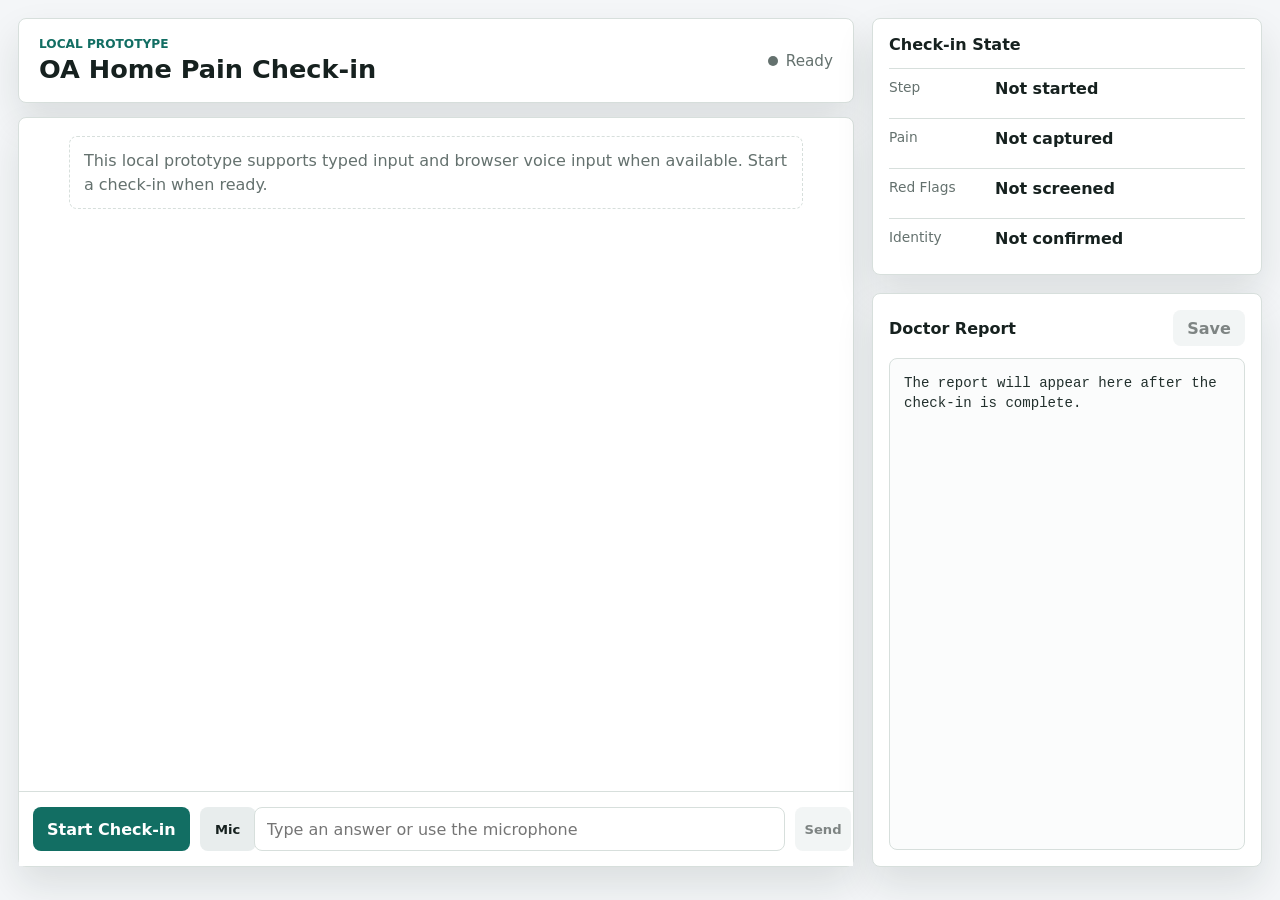
==== static/index.html @ c5b1f070 "init repo: app version 0.1" ====
<!doctype html>
<html lang="en">
  <head>
    <meta charset="utf-8" />
    <meta name="viewport" content="width=device-width, initial-scale=1" />
    <title>OA Home Pain Check-in Assistant</title>
    <link rel="stylesheet" href="/static/styles.css" />
  </head>
  <body>
    <main class="app-shell">
      <section class="workspace" aria-label="OA Home Pain Check-in Assistant">
        <header class="topbar">
          <div>
            <p class="eyebrow">Local Prototype</p>
            <h1>OA Home Pain Check-in</h1>
          </div>
          <div class="session-status">
            <span id="statusDot" class="status-dot idle"></span>
            <span id="statusText">Ready</span>
          </div>
        </header>

        <section class="conversation-panel" aria-label="Conversation">
          <div id="transcript" class="transcript" aria-live="polite"></div>

          <form id="messageForm" class="composer">
            <button id="startButton" class="primary-button" type="button">
              Start Check-in
            </button>
            <button id="voiceButton" class="icon-button" type="button" aria-label="Start voice input" title="Start voice input">
              <span aria-hidden="true">Mic</span>
            </button>
            <input
              id="messageInput"
              type="text"
              autocomplete="off"
              placeholder="Type an answer or use the microphone"
              aria-label="Message"
              disabled
            />
            <button id="sendButton" class="icon-button" type="submit" aria-label="Send answer" title="Send answer" disabled>
              <span aria-hidden="true">Send</span>
            </button>
          </form>
        </section>
      </section>

      <aside class="side-panel" aria-label="Check-in report and safety status">
        <section class="summary-block">
          <h2>Check-in State</h2>
          <dl class="state-grid">
            <div>
              <dt>Step</dt>
              <dd id="stepValue">Not started</dd>
            </div>
            <div>
              <dt>Pain</dt>
              <dd id="painValue">Not captured</dd>
            </div>
            <div>
              <dt>Red Flags</dt>
              <dd id="redFlagValue">Not screened</dd>
            </div>
            <div>
              <dt>Identity</dt>
              <dd id="identityValue">Not confirmed</dd>
            </div>
          </dl>
        </section>

        <section class="report-block">
          <div class="report-header">
            <h2>Doctor Report</h2>
            <button id="saveReportButton" class="secondary-button" type="button" disabled>Save</button>
          </div>
          <pre id="reportOutput" class="report-output">The report will appear here after the check-in is complete.</pre>
        </section>
      </aside>
    </main>

    <script src="/static/app.js"></script>
  </body>
</html>
---- static/styles.css ----
:root {
  color-scheme: light;
  --bg: #f4f6f8;
  --panel: #ffffff;
  --panel-alt: #eef3f1;
  --ink: #16211f;
  --muted: #64716e;
  --line: #d7dfdc;
  --accent: #126e63;
  --accent-dark: #0d5048;
  --danger: #b42318;
  --warning: #b54708;
  --soft-danger: #fde8e5;
  --shadow: 0 18px 38px rgba(22, 33, 31, 0.11);
  font-family:
    Inter, ui-sans-serif, system-ui, -apple-system, BlinkMacSystemFont, "Segoe UI",
    sans-serif;
}

* {
  box-sizing: border-box;
}

body {
  min-height: 100vh;
  min-width: 320px;
  margin: 0;
  background: var(--bg);
  color: var(--ink);
}

button,
input {
  font: inherit;
}

.app-shell {
  display: grid;
  grid-template-columns: minmax(0, 1fr) 390px;
  gap: 18px;
  padding: 18px;
}

.workspace,
.side-panel {
  min-width: 0;
}

.workspace {
  display: flex;
  flex-direction: column;
  gap: 14px;
  min-height: 0;
}

.topbar,
.conversation-panel,
.summary-block,
.report-block {
  background: var(--panel);
  border: 1px solid var(--line);
  border-radius: 8px;
  box-shadow: var(--shadow);
}

.topbar {
  display: flex;
  align-items: center;
  justify-content: space-between;
  gap: 16px;
  padding: 18px 20px;
}

.eyebrow {
  margin: 0 0 4px;
  color: var(--accent);
  font-size: 0.76rem;
  font-weight: 700;
  letter-spacing: 0;
  text-transform: uppercase;
}

h1,
h2 {
  margin: 0;
  letter-spacing: 0;
}

h1 {
  font-size: clamp(1.35rem, 2vw, 1.9rem);
  line-height: 1.15;
}

h2 {
  font-size: 1rem;
}

.session-status {
  display: inline-flex;
  align-items: center;
  gap: 8px;
  min-width: 120px;
  justify-content: flex-end;
  color: var(--muted);
  font-size: 0.95rem;
}

.status-dot {
  width: 10px;
  height: 10px;
  border-radius: 50%;
  background: var(--muted);
}

.status-dot.active {
  background: var(--accent);
}

.status-dot.warning {
  background: var(--warning);
}

.status-dot.danger {
  background: var(--danger);
}

.conversation-panel {
  display: grid;
  grid-template-rows: auto auto;
  flex: 1;
  min-height: calc(100vh - 150px);
}

.transcript {
  display: flex;
  flex-direction: column;
  gap: 12px;
  min-height: calc(100vh - 230px);
  overflow: visible;
  padding: 18px;
  scroll-behavior: smooth;
}

.message {
  max-width: 78%;
  padding: 12px 14px;
  border-radius: 8px;
  line-height: 1.45;
  white-space: pre-wrap;
  overflow-wrap: anywhere;
}

.message.assistant {
  align-self: flex-start;
  background: var(--panel-alt);
  border: 1px solid #d6e3df;
}

.message.user {
  align-self: flex-end;
  background: #e7eefb;
  border: 1px solid #cad7ee;
}

.message.system {
  align-self: center;
  max-width: 92%;
  color: var(--muted);
  background: transparent;
  border: 1px dashed var(--line);
}

.composer {
  position: sticky;
  bottom: 0;
  display: grid;
  grid-template-columns: auto 44px minmax(0, 1fr) 44px;
  gap: 10px;
  align-items: center;
  padding: 14px;
  border-top: 1px solid var(--line);
  background: var(--panel);
  z-index: 10;
}

.primary-button,
.secondary-button,
.icon-button {
  border: 0;
  border-radius: 8px;
  cursor: pointer;
  transition:
    background 120ms ease,
    transform 120ms ease,
    opacity 120ms ease;
}

.primary-button {
  display: inline-flex;
  align-items: center;
  gap: 8px;
  height: 44px;
  padding: 0 14px;
  background: var(--accent);
  color: #ffffff;
  font-weight: 700;
  white-space: nowrap;
}

.primary-button:hover:not(:disabled),
.icon-button:hover:not(:disabled),
.secondary-button:hover:not(:disabled) {
  transform: translateY(-1px);
}

.primary-button:hover:not(:disabled) {
  background: var(--accent-dark);
}

.secondary-button {
  min-width: 72px;
  height: 36px;
  padding: 0 12px;
  background: #e8eded;
  color: var(--ink);
  font-weight: 700;
}

.icon-button {
  min-width: 56px;
  height: 44px;
  display: grid;
  place-items: center;
  background: #e8eded;
  color: var(--ink);
  font-size: 0.82rem;
  font-weight: 700;
}

.icon-button.listening {
  background: var(--soft-danger);
  color: var(--danger);
}

button:disabled {
  cursor: not-allowed;
  opacity: 0.55;
}

#messageInput {
  width: 100%;
  height: 44px;
  min-width: 0;
  border: 1px solid var(--line);
  border-radius: 8px;
  padding: 0 12px;
  background: #ffffff;
  color: var(--ink);
}

#messageInput:focus {
  outline: 2px solid rgba(18, 110, 99, 0.22);
  border-color: var(--accent);
}

.side-panel {
  display: grid;
  grid-template-rows: auto minmax(0, 1fr);
  gap: 18px;
  min-height: 0;
}

.summary-block,
.report-block {
  padding: 16px;
}

.state-grid {
  display: grid;
  gap: 10px;
  margin: 14px 0 0;
}

.state-grid div {
  display: grid;
  grid-template-columns: 96px minmax(0, 1fr);
  gap: 10px;
  align-items: start;
  padding: 10px 0;
  border-top: 1px solid var(--line);
}

.state-grid dt {
  color: var(--muted);
  font-size: 0.86rem;
}

.state-grid dd {
  margin: 0;
  font-weight: 700;
  overflow-wrap: anywhere;
}

.report-block {
  display: grid;
  grid-template-rows: auto minmax(0, 1fr);
  min-height: 0;
}

.report-header {
  display: flex;
  align-items: center;
  justify-content: space-between;
  gap: 12px;
  margin-bottom: 12px;
}

.report-output {
  min-height: 360px;
  max-height: calc(100vh - 238px);
  margin: 0;
  padding: 14px;
  overflow: auto;
  border: 1px solid var(--line);
  border-radius: 8px;
  background: #fbfcfc;
  color: #22302d;
  line-height: 1.45;
  white-space: pre-wrap;
  overflow-wrap: anywhere;
  font-family:
    "SFMono-Regular", Consolas, "Liberation Mono", Menlo, ui-monospace, monospace;
  font-size: 0.88rem;
}

@media (max-width: 980px) {
  .app-shell {
    grid-template-columns: 1fr;
  }

  .conversation-panel {
    min-height: calc(100vh - 144px);
  }

  .side-panel {
    grid-template-rows: auto auto;
  }

  .report-output {
    max-height: none;
  }
}

@media (max-width: 640px) {
  .app-shell {
    padding: 10px;
  }

  .topbar {
    align-items: flex-start;
    flex-direction: column;
  }

  .conversation-panel {
    min-height: calc(100vh - 174px);
  }

  .session-status {
    justify-content: flex-start;
  }

  .composer {
    grid-template-columns: 56px minmax(0, 1fr) 56px;
  }

  .primary-button {
    grid-column: 1 / -1;
    justify-content: center;
    width: 100%;
  }

  .message {
    max-width: 94%;
  }
}
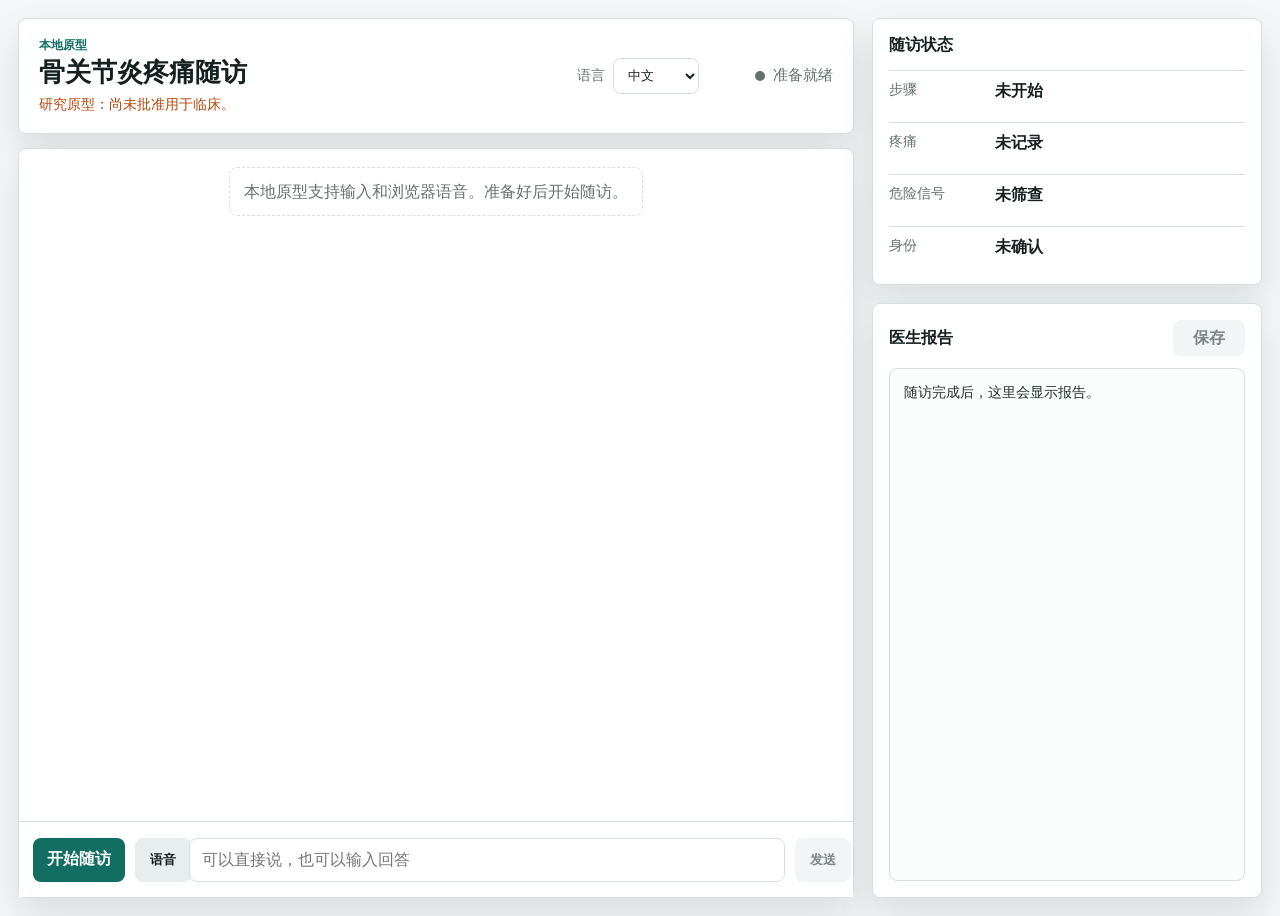
==== commit c5a07fca: "v0.2.1 implement zh-CN ver" ====
--- a/static/index.html
+++ b/static/index.html
@@ -1,5 +1,5 @@
 <!doctype html>
-<html lang="en">
+<html lang="zh-CN">
   <head>
     <meta charset="utf-8" />
     <meta name="viewport" content="width=device-width, initial-scale=1" />
@@ -11,12 +11,22 @@
       <section class="workspace" aria-label="OA Home Pain Check-in Assistant">
         <header class="topbar">
           <div>
-            <p class="eyebrow">Local Prototype</p>
-            <h1>OA Home Pain Check-in</h1>
+            <p id="eyebrowText" class="eyebrow">本地原型</p>
+            <h1 id="appTitle">骨关节炎疼痛随访</h1>
+            <p id="disclaimerText" class="disclaimer">研究原型：尚未批准用于临床。</p>
           </div>
-          <div class="session-status">
-            <span id="statusDot" class="status-dot idle"></span>
-            <span id="statusText">Ready</span>
+          <div class="topbar-controls">
+            <label class="language-control" for="languageSelect">
+              <span id="languageLabel">语言</span>
+              <select id="languageSelect">
+                <option value="zh-CN" selected>中文</option>
+                <option value="en">English</option>
+              </select>
+            </label>
+            <div class="session-status">
+              <span id="statusDot" class="status-dot idle"></span>
+              <span id="statusText">准备就绪</span>
+            </div>
           </div>
         </header>
 
@@ -25,21 +35,21 @@
 
           <form id="messageForm" class="composer">
             <button id="startButton" class="primary-button" type="button">
-              Start Check-in
+              开始随访
             </button>
-            <button id="voiceButton" class="icon-button" type="button" aria-label="Start voice input" title="Start voice input">
-              <span aria-hidden="true">Mic</span>
+            <button id="voiceButton" class="icon-button" type="button" aria-label="开始语音输入" title="开始语音输入">
+              <span aria-hidden="true">语音</span>
             </button>
             <input
               id="messageInput"
               type="text"
               autocomplete="off"
-              placeholder="Type an answer or use the microphone"
-              aria-label="Message"
+              placeholder="可以直接说，也可以输入回答"
+              aria-label="回答"
               disabled
             />
-            <button id="sendButton" class="icon-button" type="submit" aria-label="Send answer" title="Send answer" disabled>
-              <span aria-hidden="true">Send</span>
+            <button id="sendButton" class="icon-button" type="submit" aria-label="发送回答" title="发送回答" disabled>
+              <span aria-hidden="true">发送</span>
             </button>
           </form>
         </section>
@@ -47,33 +57,33 @@
 
       <aside class="side-panel" aria-label="Check-in report and safety status">
         <section class="summary-block">
-          <h2>Check-in State</h2>
+          <h2 id="stateTitle">随访状态</h2>
           <dl class="state-grid">
             <div>
-              <dt>Step</dt>
-              <dd id="stepValue">Not started</dd>
+              <dt id="stepLabel">步骤</dt>
+              <dd id="stepValue">未开始</dd>
             </div>
             <div>
-              <dt>Pain</dt>
-              <dd id="painValue">Not captured</dd>
+              <dt id="painLabel">疼痛</dt>
+              <dd id="painValue">未记录</dd>
             </div>
             <div>
-              <dt>Red Flags</dt>
-              <dd id="redFlagValue">Not screened</dd>
+              <dt id="redFlagLabel">危险信号</dt>
+              <dd id="redFlagValue">未筛查</dd>
             </div>
             <div>
-              <dt>Identity</dt>
-              <dd id="identityValue">Not confirmed</dd>
+              <dt id="identityLabel">身份</dt>
+              <dd id="identityValue">未确认</dd>
             </div>
           </dl>
         </section>
 
         <section class="report-block">
           <div class="report-header">
-            <h2>Doctor Report</h2>
-            <button id="saveReportButton" class="secondary-button" type="button" disabled>Save</button>
+            <h2 id="reportTitle">医生报告</h2>
+            <button id="saveReportButton" class="secondary-button" type="button" disabled>保存</button>
           </div>
-          <pre id="reportOutput" class="report-output">The report will appear here after the check-in is complete.</pre>
+          <pre id="reportOutput" class="report-output">随访完成后，这里会显示报告。</pre>
         </section>
       </aside>
     </main>
--- a/static/styles.css
+++ b/static/styles.css
@@ -80,6 +80,14 @@
   text-transform: uppercase;
 }
 
+.disclaimer {
+  max-width: 620px;
+  margin: 8px 0 0;
+  color: var(--warning);
+  font-size: 0.9rem;
+  line-height: 1.35;
+}
+
 h1,
 h2 {
   margin: 0;
@@ -103,6 +111,31 @@
   justify-content: flex-end;
   color: var(--muted);
   font-size: 0.95rem;
+}
+
+.topbar-controls {
+  display: flex;
+  align-items: center;
+  gap: 14px;
+  flex-wrap: wrap;
+  justify-content: flex-end;
+}
+
+.language-control {
+  display: inline-flex;
+  align-items: center;
+  gap: 8px;
+  color: var(--muted);
+  font-size: 0.9rem;
+}
+
+.language-control select {
+  height: 36px;
+  border: 1px solid var(--line);
+  border-radius: 8px;
+  background: #ffffff;
+  color: var(--ink);
+  padding: 0 10px;
 }
 
 .status-dot {
@@ -369,6 +402,10 @@
     justify-content: flex-start;
   }
 
+  .topbar-controls {
+    justify-content: flex-start;
+  }
+
   .composer {
     grid-template-columns: 56px minmax(0, 1fr) 56px;
   }
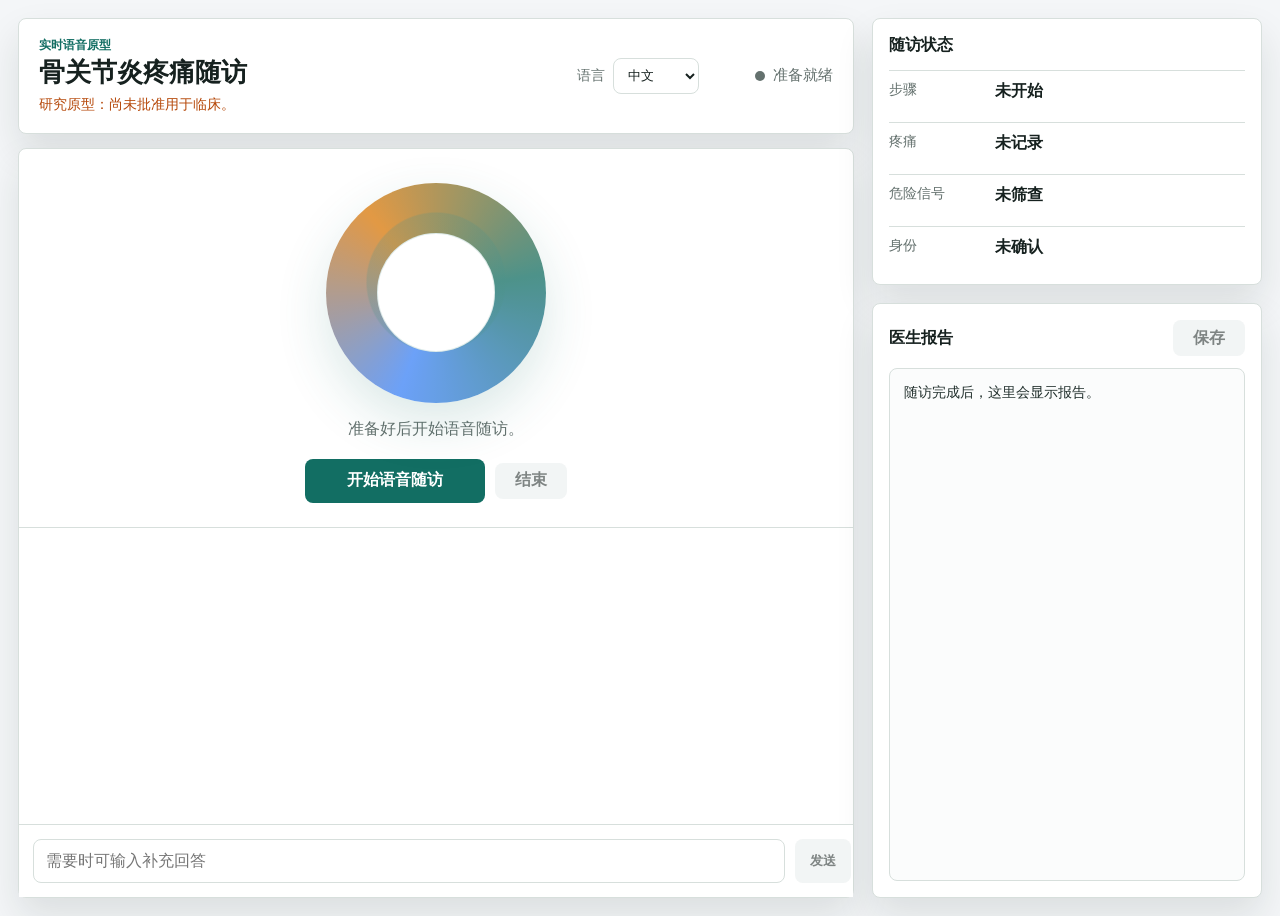
==== commit 070db6e7: "v0.4.1" ====
--- a/static/index.html
+++ b/static/index.html
@@ -31,15 +31,24 @@
         </header>
 
         <section class="conversation-panel" aria-label="Conversation">
+          <div class="call-stage">
+            <div id="orb" class="voice-orb idle" aria-hidden="true">
+              <span></span>
+            </div>
+            <p id="callHint" class="call-hint">准备好后开始语音随访。</p>
+            <div class="call-actions">
+              <button id="startButton" class="primary-button call-button" type="button">
+                开始随访
+              </button>
+              <button id="voiceButton" class="secondary-button" type="button" disabled>
+                结束
+              </button>
+            </div>
+          </div>
+
           <div id="transcript" class="transcript" aria-live="polite"></div>
 
           <form id="messageForm" class="composer">
-            <button id="startButton" class="primary-button" type="button">
-              开始随访
-            </button>
-            <button id="voiceButton" class="icon-button" type="button" aria-label="开始语音输入" title="开始语音输入">
-              <span aria-hidden="true">语音</span>
-            </button>
             <input
               id="messageInput"
               type="text"
--- a/static/styles.css
+++ b/static/styles.css
@@ -159,17 +159,86 @@
 
 .conversation-panel {
   display: grid;
-  grid-template-rows: auto auto;
+  grid-template-rows: auto minmax(180px, 1fr) auto;
   flex: 1;
   min-height: calc(100vh - 150px);
+}
+
+.call-stage {
+  display: grid;
+  justify-items: center;
+  gap: 16px;
+  padding: 34px 18px 24px;
+  border-bottom: 1px solid var(--line);
+}
+
+.voice-orb {
+  width: min(220px, 46vw);
+  aspect-ratio: 1;
+  display: grid;
+  place-items: center;
+  border-radius: 50%;
+  background:
+    radial-gradient(circle at 50% 45%, rgba(255, 255, 255, 0.9) 0 22%, rgba(18, 110, 99, 0.24) 23% 42%, transparent 43%),
+    conic-gradient(from 80deg, #126e63, #3b82f6, #d97706, #126e63);
+  box-shadow: 0 20px 50px rgba(18, 110, 99, 0.2);
+  opacity: 0.75;
+}
+
+.voice-orb span {
+  width: 54%;
+  aspect-ratio: 1;
+  border-radius: 50%;
+  background: #ffffff;
+  border: 1px solid rgba(18, 110, 99, 0.18);
+}
+
+.voice-orb.connecting,
+.voice-orb.processing {
+  animation: pulse 1.4s ease-in-out infinite;
+}
+
+.voice-orb.listening,
+.voice-orb.speaking {
+  opacity: 1;
+  animation: breathe 1.8s ease-in-out infinite;
+}
+
+.voice-orb.urgent,
+.voice-orb.error {
+  background:
+    radial-gradient(circle at 50% 45%, rgba(255, 255, 255, 0.9) 0 22%, rgba(180, 35, 24, 0.24) 23% 42%, transparent 43%),
+    conic-gradient(from 80deg, #b42318, #d97706, #b42318);
+}
+
+.call-hint {
+  min-height: 1.5em;
+  margin: 0;
+  color: var(--muted);
+  font-size: 1rem;
+  text-align: center;
+}
+
+.call-actions {
+  display: inline-flex;
+  gap: 10px;
+  align-items: center;
+  flex-wrap: wrap;
+  justify-content: center;
+}
+
+.call-button {
+  min-width: 180px;
+  justify-content: center;
 }
 
 .transcript {
   display: flex;
   flex-direction: column;
   gap: 12px;
-  min-height: calc(100vh - 230px);
-  overflow: visible;
+  min-height: 180px;
+  max-height: calc(100vh - 420px);
+  overflow: auto;
   padding: 18px;
   scroll-behavior: smooth;
 }
@@ -207,7 +276,7 @@
   position: sticky;
   bottom: 0;
   display: grid;
-  grid-template-columns: auto 44px minmax(0, 1fr) 44px;
+  grid-template-columns: minmax(0, 1fr) 44px;
   gap: 10px;
   align-items: center;
   padding: 14px;
@@ -407,16 +476,32 @@
   }
 
   .composer {
-    grid-template-columns: 56px minmax(0, 1fr) 56px;
-  }
-
-  .primary-button {
-    grid-column: 1 / -1;
-    justify-content: center;
-    width: 100%;
+    grid-template-columns: minmax(0, 1fr) 56px;
   }
 
   .message {
     max-width: 94%;
   }
 }
+
+@keyframes breathe {
+  0%,
+  100% {
+    transform: scale(1);
+  }
+
+  50% {
+    transform: scale(1.035);
+  }
+}
+
+@keyframes pulse {
+  0%,
+  100% {
+    opacity: 0.72;
+  }
+
+  50% {
+    opacity: 1;
+  }
+}
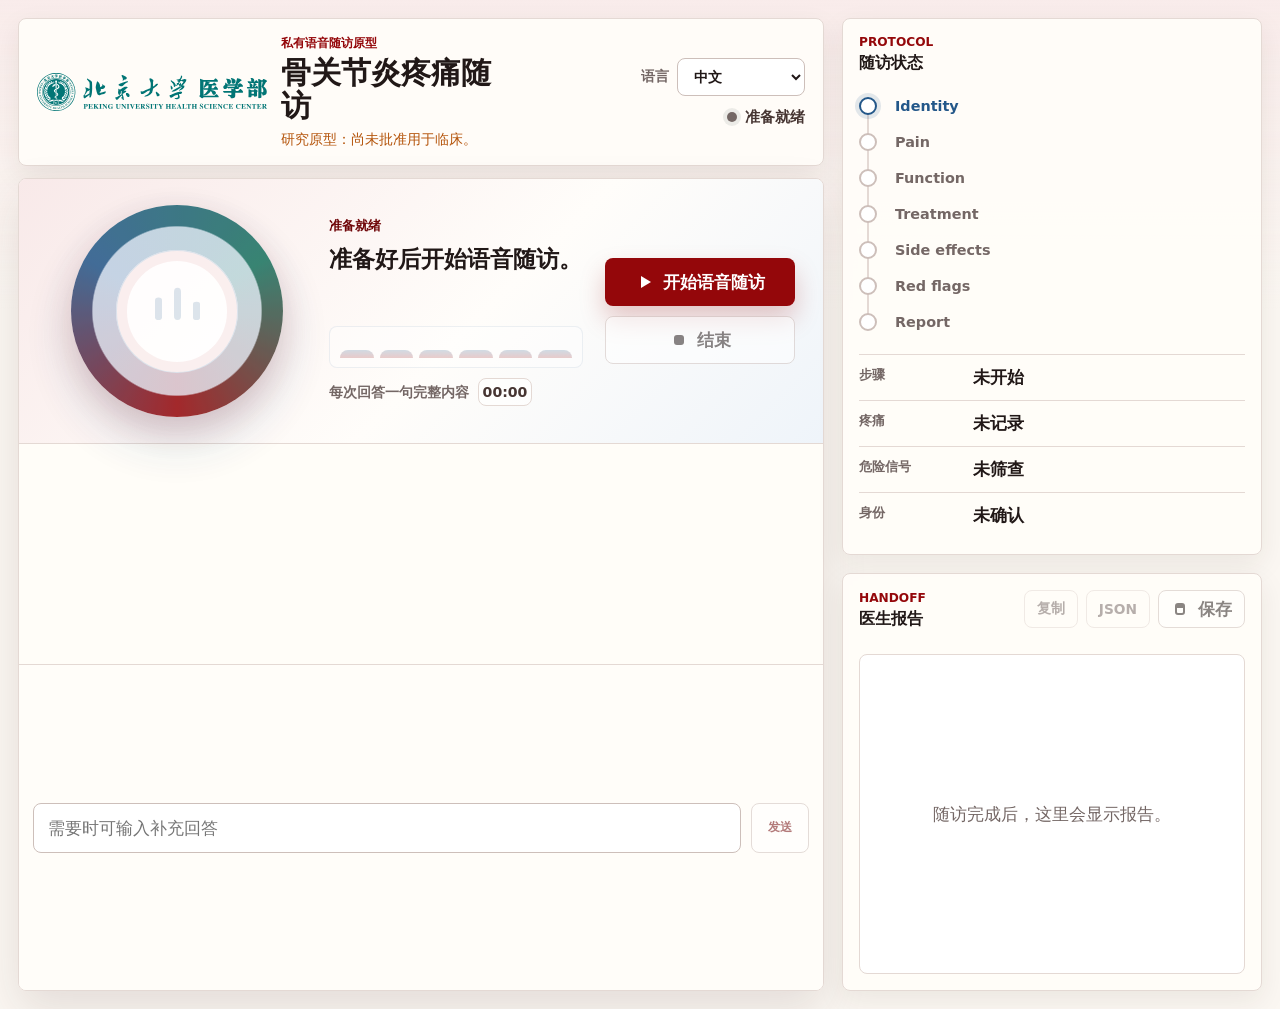
==== commit 6877f9a9: "v0.8.4" ====
--- a/static/index.html
+++ b/static/index.html
@@ -3,17 +3,20 @@
   <head>
     <meta charset="utf-8" />
     <meta name="viewport" content="width=device-width, initial-scale=1" />
-    <title>OA Home Pain Check-in Assistant</title>
+    <title>OA Home Pain Check-in Assistant v0.8</title>
     <link rel="stylesheet" href="/static/styles.css" />
   </head>
   <body>
     <main class="app-shell">
-      <section class="workspace" aria-label="OA Home Pain Check-in Assistant">
-        <header class="topbar">
-          <div>
-            <p id="eyebrowText" class="eyebrow">本地原型</p>
-            <h1 id="appTitle">骨关节炎疼痛随访</h1>
-            <p id="disclaimerText" class="disclaimer">研究原型：尚未批准用于临床。</p>
+      <section class="assistant-workspace" aria-label="OA Home Pain Check-in Assistant">
+        <header class="app-header">
+          <div class="brand-block">
+            <img class="brand-logo" src="/static/assets/bjmu-logo.svg" alt="北京大学医学部" />
+            <div class="brand-copy">
+              <p id="eyebrowText" class="eyebrow">私有语音随访原型</p>
+              <h1 id="appTitle">骨关节炎疼痛随访</h1>
+              <p id="disclaimerText" class="disclaimer">研究原型：尚未批准用于临床。</p>
+            </div>
           </div>
           <div class="topbar-controls">
             <label class="language-control" for="languageSelect">
@@ -23,50 +26,86 @@
                 <option value="en">English</option>
               </select>
             </label>
-            <div class="session-status">
+            <div class="session-status" aria-live="polite">
               <span id="statusDot" class="status-dot idle"></span>
               <span id="statusText">准备就绪</span>
             </div>
           </div>
         </header>
 
-        <section class="conversation-panel" aria-label="Conversation">
+        <section class="call-panel" aria-label="Voice check-in">
           <div class="call-stage">
-            <div id="orb" class="voice-orb idle" aria-hidden="true">
-              <span></span>
+            <div class="assistant-presence" aria-hidden="true">
+              <div id="orb" class="voice-orb idle">
+                <span class="orb-core"></span>
+                <span class="wave wave-a"></span>
+                <span class="wave wave-b"></span>
+                <span class="wave wave-c"></span>
+              </div>
             </div>
-            <p id="callHint" class="call-hint">准备好后开始语音随访。</p>
+            <div class="call-copy">
+              <p id="callModeLabel" class="call-mode-label">Ready</p>
+              <p id="callHint" class="call-hint">准备好后开始语音随访。</p>
+              <div id="voiceMeter" class="voice-meter" aria-hidden="true">
+                <span></span>
+                <span></span>
+                <span></span>
+                <span></span>
+                <span></span>
+                <span></span>
+              </div>
+              <div class="turn-status" aria-live="polite">
+                <span id="turnStatusText">One answer per turn</span>
+                <span id="recordingTimer">00:00</span>
+              </div>
+            </div>
             <div class="call-actions">
               <button id="startButton" class="primary-button call-button" type="button">
-                开始随访
+                <span class="button-icon start-icon" aria-hidden="true"></span>
+                <span class="button-label">开始语音随访</span>
               </button>
               <button id="voiceButton" class="secondary-button" type="button" disabled>
-                结束
+                <span class="button-icon stop-icon" aria-hidden="true"></span>
+                <span class="button-label">结束</span>
               </button>
             </div>
           </div>
 
+
           <div id="transcript" class="transcript" aria-live="polite"></div>
 
           <form id="messageForm" class="composer">
+            <label class="sr-only" for="messageInput">回答</label>
             <input
               id="messageInput"
               type="text"
               autocomplete="off"
-              placeholder="可以直接说，也可以输入回答"
-              aria-label="回答"
+              placeholder="需要时可输入补充回答"
+              aria-label="补充回答"
               disabled
             />
-            <button id="sendButton" class="icon-button" type="submit" aria-label="发送回答" title="发送回答" disabled>
-              <span aria-hidden="true">发送</span>
+            <button id="sendButton" class="icon-button" type="submit" aria-label="发送补充回答" title="发送补充回答" disabled>
+              <span aria-hidden="true">Send</span>
             </button>
           </form>
         </section>
       </section>
 
-      <aside class="side-panel" aria-label="Check-in report and safety status">
-        <section class="summary-block">
-          <h2 id="stateTitle">随访状态</h2>
+      <aside class="handoff-panel" aria-label="Check-in report and safety status">
+        <section class="progress-block">
+          <div class="section-heading">
+            <p>Protocol</p>
+            <h2 id="stateTitle">随访状态</h2>
+          </div>
+          <ol class="progress-rail" aria-label="Check-in progress">
+            <li class="progress-item" data-step-key="identity"><span></span><strong>Identity</strong></li>
+            <li class="progress-item" data-step-key="pain"><span></span><strong>Pain</strong></li>
+            <li class="progress-item" data-step-key="function"><span></span><strong>Function</strong></li>
+            <li class="progress-item" data-step-key="treatment"><span></span><strong>Treatment</strong></li>
+            <li class="progress-item" data-step-key="side_effects"><span></span><strong>Side effects</strong></li>
+            <li class="progress-item" data-step-key="red_flags"><span></span><strong>Red flags</strong></li>
+            <li class="progress-item" data-step-key="complete"><span></span><strong>Report</strong></li>
+          </ol>
           <dl class="state-grid">
             <div>
               <dt id="stepLabel">步骤</dt>
@@ -89,10 +128,22 @@
 
         <section class="report-block">
           <div class="report-header">
-            <h2 id="reportTitle">医生报告</h2>
-            <button id="saveReportButton" class="secondary-button" type="button" disabled>保存</button>
+            <div class="section-heading">
+              <p>Handoff</p>
+              <h2 id="reportTitle">医生报告</h2>
+            </div>
+            <div class="report-actions">
+              <button id="copyReportButton" class="ghost-button" type="button" disabled>Copy</button>
+              <button id="reportToggleButton" class="ghost-button" type="button" disabled>JSON</button>
+              <button id="saveReportButton" class="secondary-button save-button" type="button" disabled>
+                <span class="button-icon save-icon" aria-hidden="true"></span>
+                <span class="button-label">保存</span>
+              </button>
+            </div>
           </div>
-          <pre id="reportOutput" class="report-output">随访完成后，这里会显示报告。</pre>
+          <div id="reportSummaryBand" class="report-summary-band" hidden></div>
+          <div id="reportVisual" class="report-visual empty">随访完成后，这里会显示报告。</div>
+          <pre id="reportOutput" class="report-output" hidden>随访完成后，这里会显示报告。</pre>
         </section>
       </aside>
     </main>
--- a/static/styles.css
+++ b/static/styles.css
@@ -1,17 +1,32 @@
 :root {
   color-scheme: light;
-  --bg: #f4f6f8;
-  --panel: #ffffff;
-  --panel-alt: #eef3f1;
-  --ink: #16211f;
-  --muted: #64716e;
-  --line: #d7dfdc;
-  --accent: #126e63;
-  --accent-dark: #0d5048;
+  --pku-red: #94070a;
+  --pku-red-dark: #6f0508;
+  --pku-red-soft: #f8e8e8;
+  --pku-red-line: #e2b9ba;
+  --medical-blue: #235789;
+  --medical-blue-dark: #183f66;
+  --medical-blue-soft: #e7f0fb;
+  --care-green: #18715e;
+  --page: #fbf7f2;
+  --surface: #fffdfa;
+  --surface-strong: #ffffff;
+  --wash: var(--pku-red-soft);
+  --ink: #211817;
+  --ink-soft: #463532;
+  --muted: #746765;
+  --line: #e4d9d4;
+  --line-strong: #cdbfba;
+  --clinical: var(--pku-red);
+  --clinical-dark: var(--pku-red-dark);
+  --voice: var(--medical-blue);
+  --voice-soft: var(--medical-blue-soft);
+  --success: #15803d;
+  --warning: #b45309;
   --danger: #b42318;
-  --warning: #b54708;
-  --soft-danger: #fde8e5;
-  --shadow: 0 18px 38px rgba(22, 33, 31, 0.11);
+  --danger-soft: #fde8e5;
+  --shadow: 0 18px 46px rgba(55, 33, 30, 0.12);
+  --shadow-soft: 0 10px 28px rgba(55, 33, 30, 0.08);
   font-family:
     Inter, ui-sans-serif, system-ui, -apple-system, BlinkMacSystemFont, "Segoe UI",
     sans-serif;
@@ -21,71 +36,96 @@
   box-sizing: border-box;
 }
 
+html {
+  min-width: 320px;
+  background: var(--page);
+}
+
 body {
   min-height: 100vh;
-  min-width: 320px;
   margin: 0;
-  background: var(--bg);
+  background:
+    linear-gradient(180deg, rgba(248, 232, 232, 0.76) 0, rgba(251, 247, 242, 0) 310px),
+    var(--page);
   color: var(--ink);
+  font-size: 17px;
 }
 
 button,
-input {
+input,
+select {
   font: inherit;
 }
 
+button {
+  -webkit-tap-highlight-color: transparent;
+}
+
 .app-shell {
   display: grid;
-  grid-template-columns: minmax(0, 1fr) 390px;
+  grid-template-columns: minmax(0, 1fr) 420px;
   gap: 18px;
+  min-height: 100vh;
   padding: 18px;
 }
 
-.workspace,
-.side-panel {
+.assistant-workspace,
+.handoff-panel {
   min-width: 0;
 }
 
-.workspace {
+.assistant-workspace {
+  display: grid;
+  grid-template-rows: auto minmax(0, 1fr);
+  gap: 12px;
+}
+
+.app-header,
+.call-panel,
+.progress-block,
+.report-block {
+  background: rgba(255, 253, 249, 0.96);
+  border: 1px solid var(--line);
+  border-radius: 8px;
+  box-shadow: var(--shadow-soft);
+}
+
+.app-header {
   display: flex;
-  flex-direction: column;
+  align-items: center;
+  justify-content: space-between;
+  gap: 18px;
+  padding: 16px 18px;
+}
+
+.brand-block {
+  display: flex;
+  align-items: center;
   gap: 14px;
-  min-height: 0;
-}
-
-.topbar,
-.conversation-panel,
-.summary-block,
-.report-block {
-  background: var(--panel);
-  border: 1px solid var(--line);
-  border-radius: 8px;
-  box-shadow: var(--shadow);
-}
-
-.topbar {
-  display: flex;
-  align-items: center;
-  justify-content: space-between;
-  gap: 16px;
-  padding: 18px 20px;
-}
-
-.eyebrow {
+  min-width: 0;
+}
+
+.brand-logo {
+  display: block;
+  flex: 0 0 auto;
+  width: clamp(168px, 18vw, 238px);
+  height: auto;
+  max-height: 48px;
+  object-fit: contain;
+}
+
+.brand-copy {
+  min-width: 0;
+}
+
+.eyebrow,
+.section-heading p {
   margin: 0 0 4px;
-  color: var(--accent);
+  color: var(--clinical);
   font-size: 0.76rem;
-  font-weight: 700;
+  font-weight: 800;
   letter-spacing: 0;
   text-transform: uppercase;
-}
-
-.disclaimer {
-  max-width: 620px;
-  margin: 8px 0 0;
-  color: var(--warning);
-  font-size: 0.9rem;
-  line-height: 1.35;
 }
 
 h1,
@@ -95,30 +135,29 @@
 }
 
 h1 {
-  font-size: clamp(1.35rem, 2vw, 1.9rem);
-  line-height: 1.15;
+  font-size: 1.9rem;
+  line-height: 1.1;
 }
 
 h2 {
   font-size: 1rem;
-}
-
-.session-status {
-  display: inline-flex;
-  align-items: center;
-  gap: 8px;
-  min-width: 120px;
-  justify-content: flex-end;
-  color: var(--muted);
-  font-size: 0.95rem;
+  line-height: 1.2;
+}
+
+.disclaimer {
+  max-width: 720px;
+  margin: 7px 0 0;
+  color: var(--warning);
+  font-size: 0.9rem;
+  line-height: 1.35;
 }
 
 .topbar-controls {
   display: flex;
   align-items: center;
-  gap: 14px;
+  justify-content: flex-end;
+  gap: 12px;
   flex-wrap: wrap;
-  justify-content: flex-end;
 }
 
 .language-control {
@@ -127,15 +166,27 @@
   gap: 8px;
   color: var(--muted);
   font-size: 0.9rem;
+  font-weight: 650;
 }
 
 .language-control select {
-  height: 36px;
-  border: 1px solid var(--line);
+  height: 38px;
+  border: 1px solid var(--line-strong);
   border-radius: 8px;
   background: #ffffff;
   color: var(--ink);
-  padding: 0 10px;
+  padding: 0 34px 0 12px;
+}
+
+.session-status {
+  display: inline-flex;
+  align-items: center;
+  justify-content: flex-end;
+  min-width: 128px;
+  gap: 8px;
+  color: var(--ink-soft);
+  font-size: 0.92rem;
+  font-weight: 750;
 }
 
 .status-dot {
@@ -143,269 +194,567 @@
   height: 10px;
   border-radius: 50%;
   background: var(--muted);
+  box-shadow: 0 0 0 4px rgba(102, 115, 111, 0.12);
 }
 
 .status-dot.active {
-  background: var(--accent);
+  background: var(--clinical);
+  box-shadow: 0 0 0 4px rgba(148, 7, 10, 0.14);
 }
 
 .status-dot.warning {
   background: var(--warning);
+  box-shadow: 0 0 0 4px rgba(180, 83, 9, 0.16);
 }
 
 .status-dot.danger {
   background: var(--danger);
-}
-
-.conversation-panel {
-  display: grid;
-  grid-template-rows: auto minmax(180px, 1fr) auto;
-  flex: 1;
-  min-height: calc(100vh - 150px);
+  box-shadow: 0 0 0 4px rgba(180, 35, 24, 0.16);
+}
+
+.call-panel {
+  display: grid;
+  grid-template-rows: auto auto minmax(0, 1fr) auto;
+  min-height: 0;
+  overflow: hidden;
+  box-shadow: var(--shadow);
 }
 
 .call-stage {
   display: grid;
-  justify-items: center;
-  gap: 16px;
-  padding: 34px 18px 24px;
+  grid-template-columns: minmax(180px, 260px) minmax(0, 1fr) auto;
+  align-items: center;
+  gap: 22px;
+  min-height: 250px;
+  padding: 26px 28px;
   border-bottom: 1px solid var(--line);
+  background:
+    linear-gradient(135deg, rgba(248, 232, 232, 0.94), rgba(255, 253, 250, 0.98) 56%, rgba(231, 240, 251, 0.68));
+}
+
+.assistant-presence {
+  display: grid;
+  place-items: center;
+  min-width: 0;
 }
 
 .voice-orb {
-  width: min(220px, 46vw);
+  position: relative;
+  width: 212px;
   aspect-ratio: 1;
   display: grid;
   place-items: center;
   border-radius: 50%;
   background:
-    radial-gradient(circle at 50% 45%, rgba(255, 255, 255, 0.9) 0 22%, rgba(18, 110, 99, 0.24) 23% 42%, transparent 43%),
-    conic-gradient(from 80deg, #126e63, #3b82f6, #d97706, #126e63);
-  box-shadow: 0 20px 50px rgba(18, 110, 99, 0.2);
-  opacity: 0.75;
-}
-
-.voice-orb span {
-  width: 54%;
+    radial-gradient(circle, #ffffff 0 40%, rgba(231, 240, 251, 0.78) 41% 56%, transparent 57%),
+    conic-gradient(from 180deg, var(--pku-red), var(--medical-blue), var(--care-green), var(--pku-red));
+  box-shadow: 0 24px 54px rgba(35, 87, 137, 0.18), 0 14px 34px rgba(148, 7, 10, 0.2);
+  opacity: 0.86;
+  transform: translateZ(0);
+}
+
+.orb-core {
+  width: 58%;
   aspect-ratio: 1;
   border-radius: 50%;
   background: #ffffff;
-  border: 1px solid rgba(18, 110, 99, 0.18);
+  border: 1px solid rgba(35, 87, 137, 0.18);
+  box-shadow: inset 0 0 0 10px rgba(248, 232, 232, 0.72);
+}
+
+.wave {
+  position: absolute;
+  bottom: 46%;
+  left: 50%;
+  width: 7px;
+  height: 28px;
+  border-radius: 999px;
+  background: var(--voice);
+  opacity: 0.18;
+  transform-origin: 50% 100%;
+}
+
+.wave-a {
+  transform: translateX(-22px) scaleY(0.8);
+}
+
+.wave-b {
+  transform: translateX(-3px) scaleY(1.15);
+}
+
+.wave-c {
+  transform: translateX(16px) scaleY(0.65);
 }
 
 .voice-orb.connecting,
 .voice-orb.processing {
-  animation: pulse 1.4s ease-in-out infinite;
+  animation: pulse 1.25s ease-in-out infinite;
 }
 
 .voice-orb.listening,
 .voice-orb.speaking {
   opacity: 1;
-  animation: breathe 1.8s ease-in-out infinite;
+  animation: breathe 1.7s ease-in-out infinite;
+}
+
+.voice-orb.listening .wave,
+.voice-orb.speaking .wave {
+  opacity: 0.82;
+  animation: wave 900ms ease-in-out infinite;
+}
+
+.voice-orb.speaking .wave-b {
+  animation-delay: 120ms;
+}
+
+.voice-orb.speaking .wave-c {
+  animation-delay: 240ms;
 }
 
 .voice-orb.urgent,
 .voice-orb.error {
   background:
-    radial-gradient(circle at 50% 45%, rgba(255, 255, 255, 0.9) 0 22%, rgba(180, 35, 24, 0.24) 23% 42%, transparent 43%),
-    conic-gradient(from 80deg, #b42318, #d97706, #b42318);
+    radial-gradient(circle, #ffffff 0 40%, rgba(253, 232, 229, 0.86) 41% 56%, transparent 57%),
+    conic-gradient(from 180deg, var(--danger), var(--warning), var(--danger));
+  box-shadow: 0 24px 54px rgba(180, 35, 24, 0.2);
+}
+
+.voice-orb.urgent .wave,
+.voice-orb.error .wave {
+  background: var(--danger);
+}
+
+.call-copy {
+  min-width: 0;
+}
+
+.call-mode-label {
+  margin: 0 0 10px;
+  color: var(--clinical-dark);
+  font-size: 0.84rem;
+  font-weight: 850;
+  text-transform: uppercase;
 }
 
 .call-hint {
-  min-height: 1.5em;
+  max-width: 620px;
+  min-height: 2.8em;
   margin: 0;
+  color: var(--ink);
+  font-size: 1.42rem;
+  font-weight: 780;
+  line-height: 1.28;
+}
+
+.voice-meter {
+  display: flex;
+  align-items: end;
+  gap: 6px;
+  width: min(280px, 100%);
+  height: 42px;
+  margin-top: 18px;
+  padding: 9px 10px;
+  border: 1px solid rgba(35, 87, 137, 0.14);
+  border-radius: 8px;
+  background: rgba(255, 255, 255, 0.64);
+  opacity: 0.6;
+}
+
+.voice-meter span {
+  display: block;
+  flex: 1;
+  min-width: 10px;
+  height: var(--level, 8px);
+  border-radius: 999px 999px 3px 3px;
+  background: linear-gradient(180deg, var(--voice), var(--clinical));
+  transition: height 90ms ease, opacity 120ms ease;
+  opacity: 0.34;
+}
+
+.voice-meter.active {
+  opacity: 1;
+}
+
+.voice-meter.active span {
+  opacity: 0.82;
+}
+
+.turn-status {
+  display: inline-flex;
+  align-items: center;
+  gap: 9px;
+  flex-wrap: wrap;
+  margin-top: 10px;
   color: var(--muted);
-  font-size: 1rem;
-  text-align: center;
+  font-size: 0.88rem;
+  font-weight: 760;
+}
+
+#recordingTimer {
+  display: inline-flex;
+  align-items: center;
+  justify-content: center;
+  min-width: 54px;
+  min-height: 28px;
+  border: 1px solid var(--line);
+  border-radius: 8px;
+  background: rgba(255, 255, 255, 0.74);
+  color: var(--ink-soft);
+  font-variant-numeric: tabular-nums;
+}
+
+.call-panel.recording .turn-status,
+.call-panel.listening .turn-status {
+  color: var(--voice);
+}
+
+.call-panel.recording #recordingTimer {
+  border-color: rgba(180, 35, 24, 0.26);
+  background: var(--danger-soft);
+  color: var(--danger);
+}
+
+.call-panel.recording .secondary-button {
+  border-color: rgba(180, 35, 24, 0.35);
+  background: var(--danger-soft);
+  color: var(--danger);
 }
 
 .call-actions {
+  display: grid;
+  gap: 10px;
+  align-items: center;
+  justify-items: stretch;
+}
+
+.primary-button,
+.secondary-button,
+.ghost-button,
+.icon-button {
+  border: 0;
+  border-radius: 8px;
+  cursor: pointer;
+  transition: background 140ms ease, border-color 140ms ease, transform 140ms ease, opacity 140ms ease;
+}
+
+.primary-button,
+.secondary-button,
+.ghost-button {
   display: inline-flex;
-  gap: 10px;
-  align-items: center;
-  flex-wrap: wrap;
+  align-items: center;
   justify-content: center;
-}
-
-.call-button {
-  min-width: 180px;
-  justify-content: center;
-}
+  gap: 9px;
+  min-height: 48px;
+  padding: 0 16px;
+  font-weight: 820;
+  white-space: nowrap;
+}
+
+.primary-button {
+  min-width: 190px;
+  background: var(--clinical);
+  color: #ffffff;
+  box-shadow: 0 13px 26px rgba(148, 7, 10, 0.22);
+}
+
+.primary-button:hover:not(:disabled) {
+  background: var(--clinical-dark);
+  transform: translateY(-1px);
+}
+
+.primary-button:focus-visible,
+.secondary-button:focus-visible,
+.ghost-button:focus-visible,
+.icon-button:focus-visible,
+#messageInput:focus-visible,
+.language-control select:focus-visible {
+  outline: 3px solid rgba(35, 87, 137, 0.22);
+  outline-offset: 2px;
+}
+
+.secondary-button {
+  border: 1px solid var(--line-strong);
+  background: #ffffff;
+  color: var(--ink);
+}
+
+.secondary-button:hover:not(:disabled),
+.ghost-button:hover:not(:disabled),
+.icon-button:hover:not(:disabled) {
+  border-color: var(--clinical);
+  transform: translateY(-1px);
+}
+
+.ghost-button {
+  min-height: 38px;
+  border: 1px solid var(--line);
+  background: transparent;
+  color: var(--muted);
+  padding: 0 12px;
+  font-size: 0.86rem;
+}
+
+.ghost-button.active {
+  border-color: var(--voice);
+  background: var(--voice-soft);
+  color: var(--medical-blue-dark);
+}
+
+.button-icon {
+  position: relative;
+  display: inline-block;
+  flex: 0 0 auto;
+  width: 18px;
+  height: 18px;
+}
+
+.start-icon::before {
+  content: "";
+  position: absolute;
+  top: 3px;
+  left: 5px;
+  border-left: 10px solid currentColor;
+  border-top: 6px solid transparent;
+  border-bottom: 6px solid transparent;
+}
+
+.stop-icon::before {
+  content: "";
+  position: absolute;
+  inset: 4px;
+  border-radius: 3px;
+  background: currentColor;
+}
+
+.save-icon::before {
+  content: "";
+  position: absolute;
+  inset: 3px 4px;
+  border: 2px solid currentColor;
+  border-top-width: 5px;
+  border-radius: 3px;
+}
+
+button:disabled {
+  cursor: not-allowed;
+  opacity: 0.52;
+  transform: none;
+}
+
 
 .transcript {
   display: flex;
   flex-direction: column;
-  gap: 12px;
-  min-height: 180px;
-  max-height: calc(100vh - 420px);
+  gap: 13px;
+  min-height: 220px;
   overflow: auto;
-  padding: 18px;
+  padding: 20px;
   scroll-behavior: smooth;
 }
 
 .message {
+  position: relative;
   max-width: 78%;
-  padding: 12px 14px;
-  border-radius: 8px;
-  line-height: 1.45;
+  padding: 13px 15px;
+  border: 1px solid var(--line);
+  border-radius: 8px;
+  line-height: 1.48;
   white-space: pre-wrap;
   overflow-wrap: anywhere;
+  box-shadow: 0 7px 18px rgba(55, 33, 30, 0.05);
 }
 
 .message.assistant {
   align-self: flex-start;
-  background: var(--panel-alt);
-  border: 1px solid #d6e3df;
+  background: #ffffff;
+  border-left: 4px solid var(--clinical);
 }
 
 .message.user {
   align-self: flex-end;
-  background: #e7eefb;
-  border: 1px solid #cad7ee;
+  background: #eef4ff;
+  border-color: #c9d9f7;
+  border-right: 4px solid var(--voice);
 }
 
 .message.system {
   align-self: center;
   max-width: 92%;
+  border-style: dashed;
+  background: transparent;
   color: var(--muted);
-  background: transparent;
-  border: 1px dashed var(--line);
+  box-shadow: none;
+  font-size: 0.9rem;
 }
 
 .composer {
   position: sticky;
   bottom: 0;
   display: grid;
-  grid-template-columns: minmax(0, 1fr) 44px;
+  grid-template-columns: minmax(0, 1fr) 58px;
   gap: 10px;
   align-items: center;
   padding: 14px;
   border-top: 1px solid var(--line);
-  background: var(--panel);
+  background: rgba(255, 253, 249, 0.98);
   z-index: 10;
-}
-
-.primary-button,
-.secondary-button,
-.icon-button {
-  border: 0;
-  border-radius: 8px;
-  cursor: pointer;
-  transition:
-    background 120ms ease,
-    transform 120ms ease,
-    opacity 120ms ease;
-}
-
-.primary-button {
-  display: inline-flex;
-  align-items: center;
-  gap: 8px;
-  height: 44px;
-  padding: 0 14px;
-  background: var(--accent);
-  color: #ffffff;
-  font-weight: 700;
-  white-space: nowrap;
-}
-
-.primary-button:hover:not(:disabled),
-.icon-button:hover:not(:disabled),
-.secondary-button:hover:not(:disabled) {
-  transform: translateY(-1px);
-}
-
-.primary-button:hover:not(:disabled) {
-  background: var(--accent-dark);
-}
-
-.secondary-button {
-  min-width: 72px;
-  height: 36px;
-  padding: 0 12px;
-  background: #e8eded;
-  color: var(--ink);
-  font-weight: 700;
-}
-
-.icon-button {
-  min-width: 56px;
-  height: 44px;
-  display: grid;
-  place-items: center;
-  background: #e8eded;
-  color: var(--ink);
-  font-size: 0.82rem;
-  font-weight: 700;
-}
-
-.icon-button.listening {
-  background: var(--soft-danger);
-  color: var(--danger);
-}
-
-button:disabled {
-  cursor: not-allowed;
-  opacity: 0.55;
 }
 
 #messageInput {
   width: 100%;
-  height: 44px;
   min-width: 0;
-  border: 1px solid var(--line);
-  border-radius: 8px;
-  padding: 0 12px;
+  height: 50px;
+  border: 1px solid var(--line-strong);
+  border-radius: 8px;
   background: #ffffff;
   color: var(--ink);
+  padding: 0 14px;
 }
 
 #messageInput:focus {
-  outline: 2px solid rgba(18, 110, 99, 0.22);
-  border-color: var(--accent);
-}
-
-.side-panel {
+  outline: 3px solid rgba(35, 87, 137, 0.16);
+  border-color: var(--voice);
+}
+
+.icon-button {
+  display: grid;
+  place-items: center;
+  min-width: 58px;
+  height: 50px;
+  border: 1px solid var(--line-strong);
+  background: #ffffff;
+  color: var(--clinical-dark);
+  font-size: 0.78rem;
+  font-weight: 850;
+}
+
+.icon-button.listening {
+  border-color: #f0b5ad;
+  background: var(--danger-soft);
+  color: var(--danger);
+}
+
+.handoff-panel {
   display: grid;
   grid-template-rows: auto minmax(0, 1fr);
   gap: 18px;
   min-height: 0;
 }
 
-.summary-block,
+.progress-block,
 .report-block {
   padding: 16px;
 }
 
+.section-heading {
+  min-width: 0;
+}
+
+.progress-rail {
+  display: grid;
+  gap: 0;
+  margin: 16px 0 14px;
+  padding: 0;
+  list-style: none;
+}
+
+.progress-item {
+  position: relative;
+  display: grid;
+  grid-template-columns: 26px minmax(0, 1fr);
+  gap: 10px;
+  align-items: center;
+  min-height: 36px;
+  color: var(--muted);
+  font-size: 0.9rem;
+}
+
+.progress-item::before {
+  content: "";
+  position: absolute;
+  left: 8px;
+  top: 23px;
+  bottom: -13px;
+  width: 2px;
+  background: var(--line);
+}
+
+.progress-item:last-child::before {
+  display: none;
+}
+
+.progress-item span {
+  width: 18px;
+  height: 18px;
+  border: 2px solid var(--line-strong);
+  border-radius: 50%;
+  background: #ffffff;
+  z-index: 1;
+}
+
+.progress-item strong {
+  overflow-wrap: anywhere;
+}
+
+.progress-item.complete {
+  color: var(--ink);
+}
+
+.progress-item.complete span {
+  border-color: var(--clinical);
+  background: var(--clinical);
+  box-shadow: inset 0 0 0 4px #ffffff;
+}
+
+.progress-item.current {
+  color: var(--voice);
+}
+
+.progress-item.current span {
+  border-color: var(--voice);
+  box-shadow: 0 0 0 4px rgba(35, 87, 137, 0.13);
+}
+
+.progress-item.urgent {
+  color: var(--danger);
+}
+
+.progress-item.urgent span {
+  border-color: var(--danger);
+  background: var(--danger);
+}
+
 .state-grid {
   display: grid;
-  gap: 10px;
-  margin: 14px 0 0;
+  gap: 0;
+  margin: 0;
 }
 
 .state-grid div {
   display: grid;
-  grid-template-columns: 96px minmax(0, 1fr);
+  grid-template-columns: 104px minmax(0, 1fr);
   gap: 10px;
   align-items: start;
-  padding: 10px 0;
+  padding: 11px 0;
   border-top: 1px solid var(--line);
 }
 
 .state-grid dt {
   color: var(--muted);
-  font-size: 0.86rem;
+  font-size: 0.84rem;
+  font-weight: 750;
 }
 
 .state-grid dd {
   margin: 0;
-  font-weight: 700;
+  color: var(--ink);
+  font-weight: 800;
   overflow-wrap: anywhere;
 }
 
 .report-block {
   display: grid;
-  grid-template-rows: auto minmax(0, 1fr);
+  grid-template-rows: auto auto minmax(0, 1fr) auto;
   min-height: 0;
 }
 
@@ -414,73 +763,334 @@
   align-items: center;
   justify-content: space-between;
   gap: 12px;
-  margin-bottom: 12px;
+  margin-bottom: 14px;
+}
+
+.report-actions {
+  display: inline-flex;
+  align-items: center;
+  gap: 8px;
+  flex: 0 0 auto;
+}
+
+.save-button {
+  min-height: 38px;
+  padding: 0 12px;
+}
+
+.report-summary-band {
+  display: grid;
+  grid-template-columns: repeat(3, minmax(0, 1fr));
+  gap: 8px;
+  margin: 0 0 12px;
+}
+
+.summary-pill {
+  min-width: 0;
+  border: 1px solid var(--line);
+  border-radius: 8px;
+  background: rgba(255, 255, 255, 0.78);
+  padding: 10px;
+}
+
+.summary-pill span {
+  display: block;
+  color: var(--muted);
+  font-size: 0.74rem;
+  font-weight: 800;
+  text-transform: uppercase;
+}
+
+.summary-pill strong {
+  display: block;
+  margin-top: 4px;
+  color: var(--ink);
+  font-size: 0.94rem;
+  overflow-wrap: anywhere;
+}
+
+.summary-pill.urgent strong {
+  color: var(--danger);
+}
+
+.report-chip-row {
+  display: flex;
+  flex-wrap: wrap;
+  gap: 7px;
+  margin: 10px 0 0;
+}
+
+.report-chip {
+  display: inline-flex;
+  align-items: center;
+  min-height: 28px;
+  border-radius: 8px;
+  border: 1px solid var(--line);
+  background: #ffffff;
+  color: var(--ink-soft);
+  padding: 0 9px;
+  font-size: 0.78rem;
+  font-weight: 800;
+}
+
+.report-chip.good {
+  border-color: rgba(21, 128, 61, 0.22);
+  background: #ecfdf3;
+  color: var(--success);
+}
+
+.report-chip.warn {
+  border-color: rgba(180, 83, 9, 0.24);
+  background: #fff7ed;
+  color: var(--warning);
+}
+
+.report-chip.danger {
+  border-color: rgba(180, 35, 24, 0.24);
+  background: var(--danger-soft);
+  color: var(--danger);
+}
+
+.review-grid {
+  display: grid;
+  grid-template-columns: repeat(2, minmax(0, 1fr));
+  gap: 8px;
+}
+
+.review-card {
+  border: 1px solid var(--line);
+  border-radius: 8px;
+  background: #fffdf9;
+  padding: 10px;
+}
+
+.review-card span {
+  display: block;
+  color: var(--muted);
+  font-size: 0.78rem;
+  font-weight: 800;
+}
+
+.review-card strong {
+  display: block;
+  margin-top: 4px;
+  color: var(--ink);
+  font-size: 0.96rem;
+}
+
+.report-note-list {
+  margin: 8px 0 0;
+  padding-left: 18px;
+  color: var(--ink-soft);
+  line-height: 1.42;
+}
+
+.report-note-list li + li {
+  margin-top: 5px;
+}
+
+.report-visual {
+  min-height: 320px;
+  max-height: calc(100vh - 270px);
+  overflow: auto;
+  border: 1px solid var(--line);
+  border-radius: 8px;
+  background: #ffffff;
+  padding: 15px;
+}
+
+.report-visual.empty {
+  display: grid;
+  place-items: center;
+  color: var(--muted);
+  text-align: center;
+  line-height: 1.45;
+}
+
+.report-priority {
+  margin: 0 0 14px;
+  border-radius: 8px;
+  background: var(--wash);
+  border: 1px solid var(--pku-red-line);
+  padding: 12px;
+  color: var(--clinical-dark);
+  font-weight: 850;
+  line-height: 1.38;
+}
+
+.report-priority span {
+  display: block;
+  margin-bottom: 4px;
+  color: var(--muted);
+  font-size: 0.76rem;
+  font-weight: 850;
+  text-transform: uppercase;
+}
+
+.report-priority.urgent {
+  background: var(--danger-soft);
+  border-color: #f0b5ad;
+  color: var(--danger);
+}
+
+.report-section {
+  padding: 13px 0;
+  border-top: 1px solid var(--line);
+}
+
+.report-section:first-child {
+  border-top: 0;
+}
+
+.report-section h3 {
+  margin: 0 0 9px;
+  font-size: 0.92rem;
+  line-height: 1.2;
+  color: var(--clinical-dark);
+}
+
+.report-field {
+  display: grid;
+  grid-template-columns: 126px minmax(0, 1fr);
+  gap: 10px;
+  margin: 7px 0;
+  line-height: 1.42;
+}
+
+.report-field dt {
+  color: var(--muted);
+  font-size: 0.84rem;
+  font-weight: 760;
+}
+
+.report-field dd {
+  margin: 0;
+  color: var(--ink);
+  overflow-wrap: anywhere;
 }
 
 .report-output {
-  min-height: 360px;
-  max-height: calc(100vh - 238px);
+  min-height: 320px;
+  max-height: calc(100vh - 270px);
   margin: 0;
   padding: 14px;
   overflow: auto;
   border: 1px solid var(--line);
   border-radius: 8px;
-  background: #fbfcfc;
-  color: #22302d;
+  background: #fffdf9;
+  color: #2f2422;
   line-height: 1.45;
   white-space: pre-wrap;
   overflow-wrap: anywhere;
-  font-family:
-    "SFMono-Regular", Consolas, "Liberation Mono", Menlo, ui-monospace, monospace;
-  font-size: 0.88rem;
-}
-
-@media (max-width: 980px) {
+  font-family: "SFMono-Regular", Consolas, "Liberation Mono", Menlo, ui-monospace, monospace;
+  font-size: 0.84rem;
+}
+
+.sr-only {
+  position: absolute;
+  width: 1px;
+  height: 1px;
+  padding: 0;
+  margin: -1px;
+  overflow: hidden;
+  clip: rect(0, 0, 0, 0);
+  white-space: nowrap;
+  border: 0;
+}
+
+@media (max-width: 1080px) {
   .app-shell {
     grid-template-columns: 1fr;
   }
 
-  .conversation-panel {
-    min-height: calc(100vh - 144px);
-  }
-
-  .side-panel {
-    grid-template-rows: auto auto;
-  }
-
+  .handoff-panel {
+    grid-template-columns: minmax(0, 0.92fr) minmax(0, 1.08fr);
+    grid-template-rows: auto;
+  }
+
+  .report-visual,
   .report-output {
     max-height: none;
   }
 }
 
-@media (max-width: 640px) {
+@media (max-width: 920px) {
+  .report-summary-band,
+  .review-grid {
+    grid-template-columns: 1fr;
+  }
+}
+
+@media (max-width: 760px) {
+  body {
+    font-size: 16px;
+  }
+
   .app-shell {
     padding: 10px;
-  }
-
-  .topbar {
+    gap: 12px;
+  }
+
+  .app-header,
+  .brand-block,
+  .topbar-controls,
+  .report-header {
     align-items: flex-start;
     flex-direction: column;
   }
 
-  .conversation-panel {
-    min-height: calc(100vh - 174px);
-  }
-
-  .session-status {
-    justify-content: flex-start;
-  }
-
-  .topbar-controls {
-    justify-content: flex-start;
-  }
-
-  .composer {
-    grid-template-columns: minmax(0, 1fr) 56px;
+  h1 {
+    font-size: 1.55rem;
+  }
+
+  .call-stage {
+    grid-template-columns: 1fr;
+    justify-items: center;
+    text-align: center;
+    min-height: 0;
+    padding: 24px 16px;
+  }
+
+  .voice-orb {
+    width: 172px;
+  }
+
+  .call-hint {
+    font-size: 1.18rem;
+  }
+
+  .call-actions {
+    width: 100%;
+  }
+
+  .primary-button,
+  .secondary-button {
+    width: 100%;
+  }
+
+  .handoff-panel {
+    grid-template-columns: 1fr;
   }
 
   .message {
     max-width: 94%;
+  }
+
+  .state-grid div,
+  .report-field {
+    grid-template-columns: 1fr;
+    gap: 4px;
+  }
+}
+
+@media (prefers-reduced-motion: reduce) {
+  *,
+  *::before,
+  *::after {
+    animation-duration: 0.01ms !important;
+    animation-iteration-count: 1 !important;
+    scroll-behavior: auto !important;
+    transition-duration: 0.01ms !important;
   }
 }
 
@@ -491,7 +1101,7 @@
   }
 
   50% {
-    transform: scale(1.035);
+    transform: scale(1.025);
   }
 }
 
@@ -505,3 +1115,14 @@
     opacity: 1;
   }
 }
+
+@keyframes wave {
+  0%,
+  100% {
+    height: 20px;
+  }
+
+  50% {
+    height: 42px;
+  }
+}
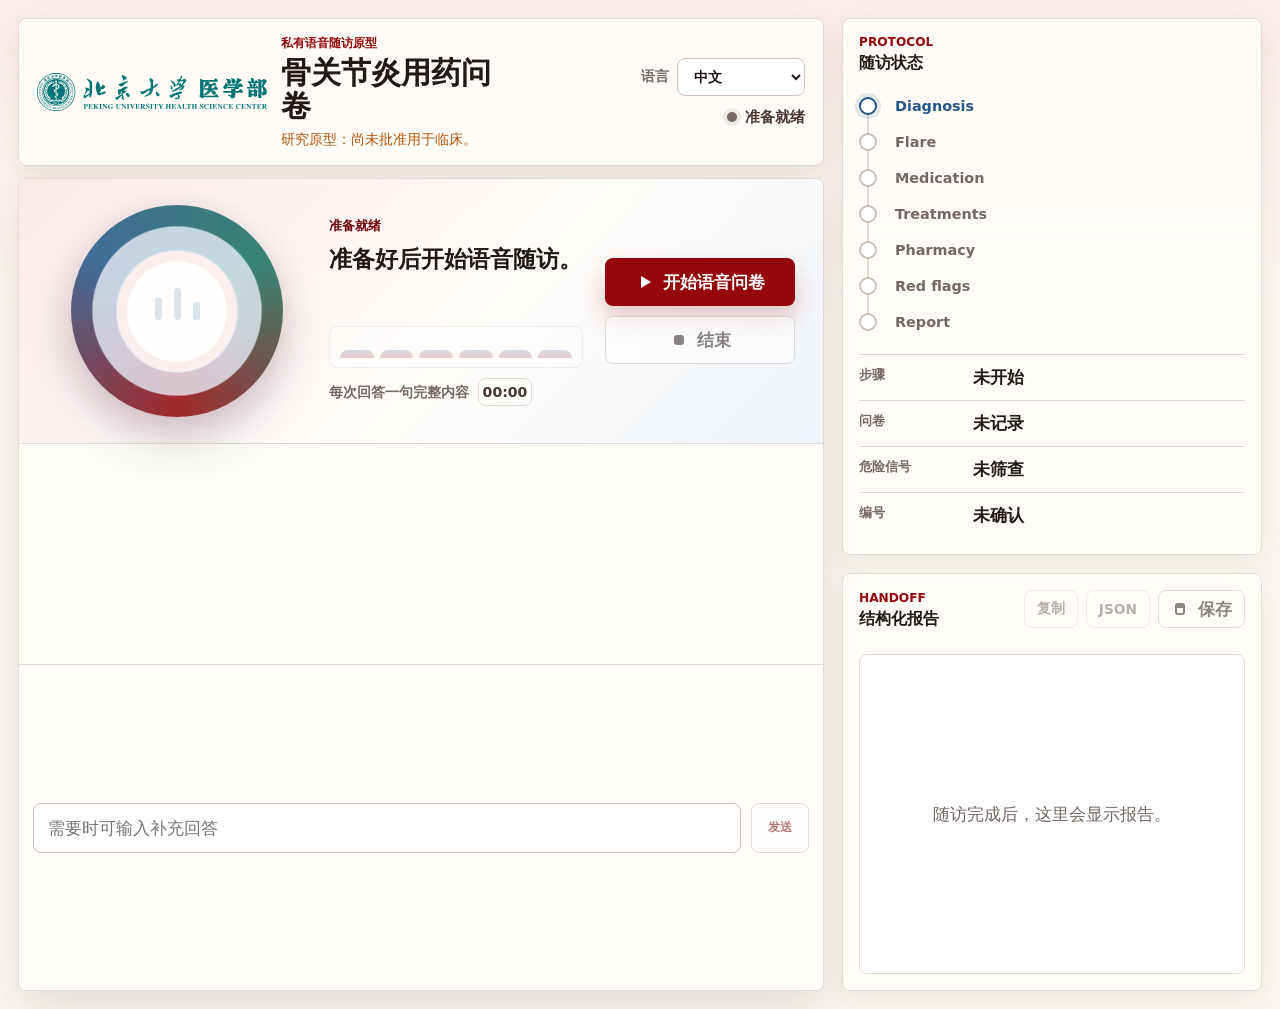
==== commit b3f2857e: "v0.9.0 add DOCX-guided OA questionnaire flow" ====
--- a/static/index.html
+++ b/static/index.html
@@ -3,18 +3,18 @@
   <head>
     <meta charset="utf-8" />
     <meta name="viewport" content="width=device-width, initial-scale=1" />
-    <title>OA Home Pain Check-in Assistant v0.8</title>
+    <title>OA Questionnaire Voice Assistant v0.9.0</title>
     <link rel="stylesheet" href="/static/styles.css" />
   </head>
   <body>
     <main class="app-shell">
-      <section class="assistant-workspace" aria-label="OA Home Pain Check-in Assistant">
+      <section class="assistant-workspace" aria-label="OA Questionnaire Voice Assistant">
         <header class="app-header">
           <div class="brand-block">
             <img class="brand-logo" src="/static/assets/bjmu-logo.svg" alt="北京大学医学部" />
             <div class="brand-copy">
               <p id="eyebrowText" class="eyebrow">私有语音随访原型</p>
-              <h1 id="appTitle">骨关节炎疼痛随访</h1>
+              <h1 id="appTitle">骨关节炎用药问卷</h1>
               <p id="disclaimerText" class="disclaimer">研究原型：尚未批准用于临床。</p>
             </div>
           </div>
@@ -98,11 +98,11 @@
             <h2 id="stateTitle">随访状态</h2>
           </div>
           <ol class="progress-rail" aria-label="Check-in progress">
-            <li class="progress-item" data-step-key="identity"><span></span><strong>Identity</strong></li>
-            <li class="progress-item" data-step-key="pain"><span></span><strong>Pain</strong></li>
-            <li class="progress-item" data-step-key="function"><span></span><strong>Function</strong></li>
-            <li class="progress-item" data-step-key="treatment"><span></span><strong>Treatment</strong></li>
-            <li class="progress-item" data-step-key="side_effects"><span></span><strong>Side effects</strong></li>
+            <li class="progress-item" data-step-key="diagnosis"><span></span><strong>Diagnosis</strong></li>
+            <li class="progress-item" data-step-key="flare"><span></span><strong>Flare</strong></li>
+            <li class="progress-item" data-step-key="medication"><span></span><strong>Medication</strong></li>
+            <li class="progress-item" data-step-key="treatments"><span></span><strong>Treatments</strong></li>
+            <li class="progress-item" data-step-key="pharmacy"><span></span><strong>Pharmacy</strong></li>
             <li class="progress-item" data-step-key="red_flags"><span></span><strong>Red flags</strong></li>
             <li class="progress-item" data-step-key="complete"><span></span><strong>Report</strong></li>
           </ol>
@@ -112,7 +112,7 @@
               <dd id="stepValue">未开始</dd>
             </div>
             <div>
-              <dt id="painLabel">疼痛</dt>
+              <dt id="painLabel">问卷</dt>
               <dd id="painValue">未记录</dd>
             </div>
             <div>
@@ -120,7 +120,7 @@
               <dd id="redFlagValue">未筛查</dd>
             </div>
             <div>
-              <dt id="identityLabel">身份</dt>
+              <dt id="identityLabel">编号</dt>
               <dd id="identityValue">未确认</dd>
             </div>
           </dl>
